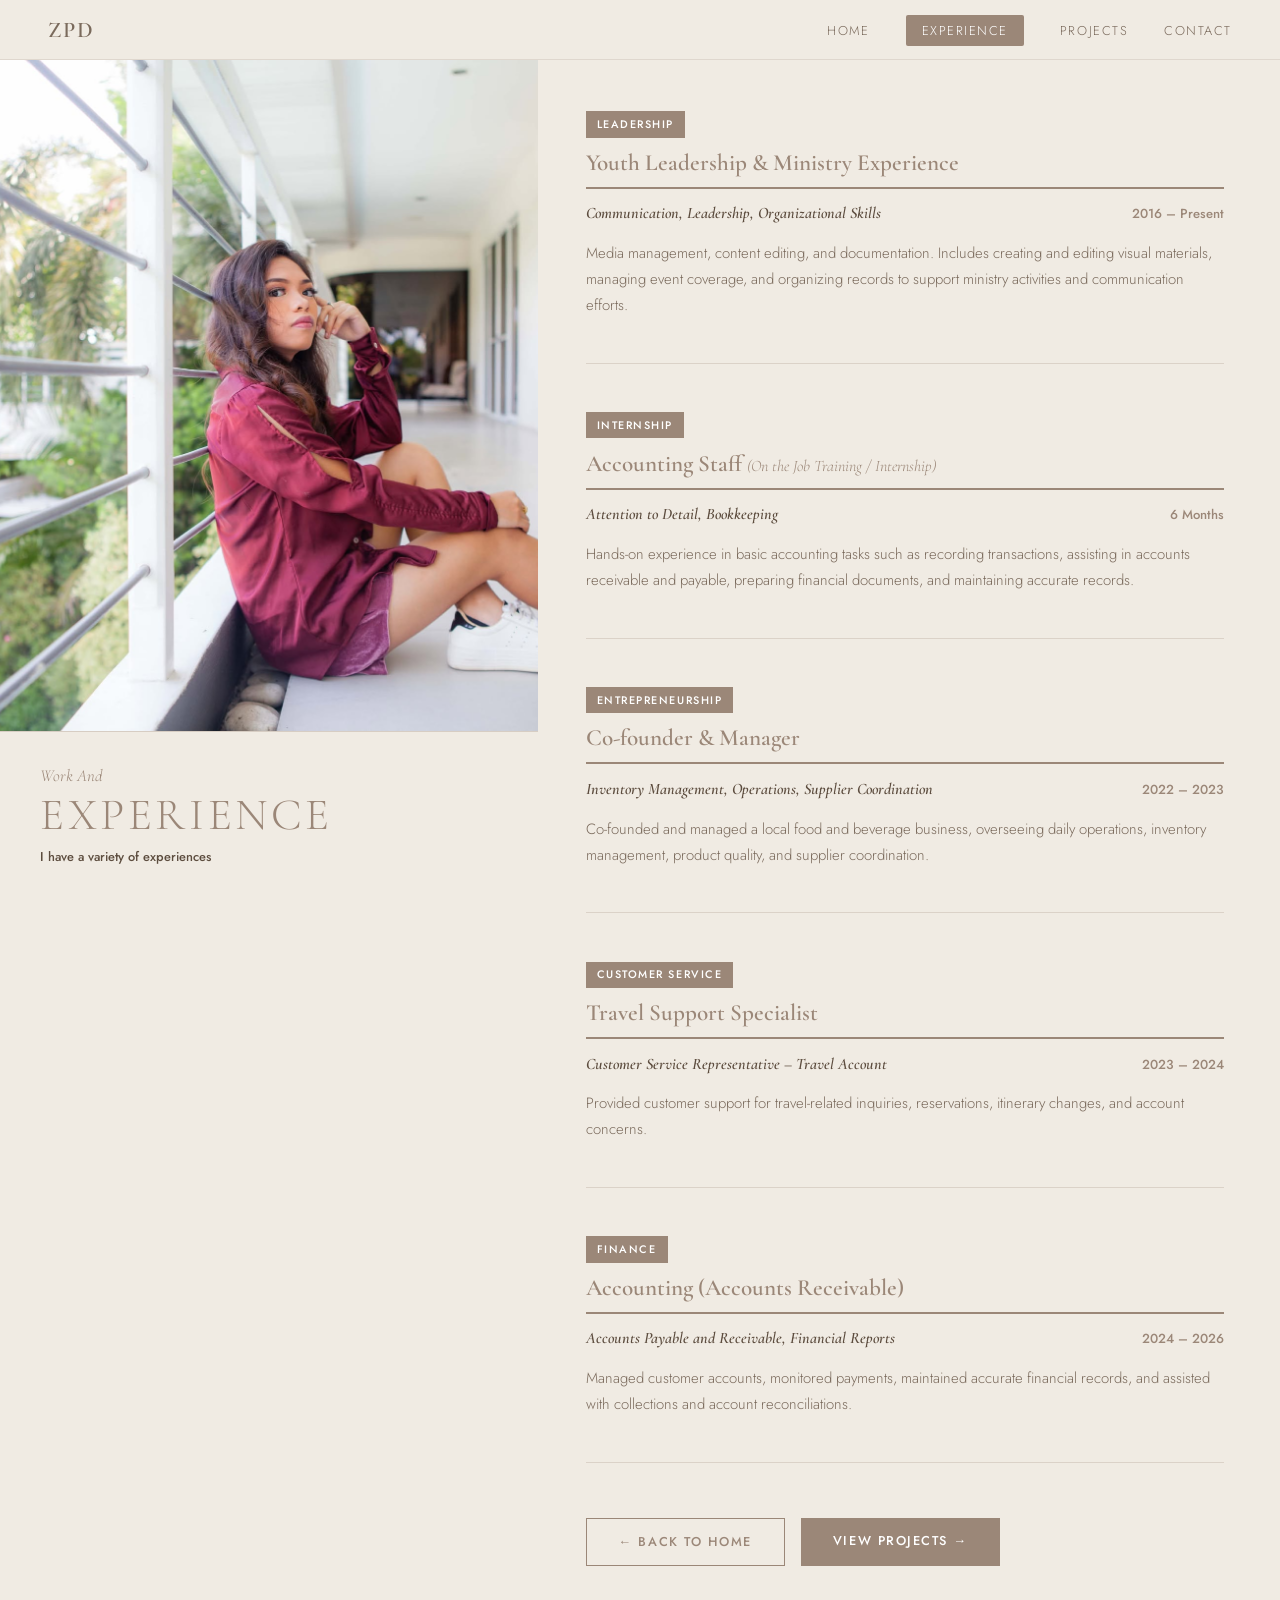
==== experience.html @ 18679733 "partial" ====
<!DOCTYPE html>
<html lang="en">
<head>
  <meta charset="UTF-8" />
  <meta name="viewport" content="width=device-width, initial-scale=1.0"/>
  <title>Experience – ZPD</title>
  <link rel="preconnect" href="https://fonts.googleapis.com"/>
  <link rel="preconnect" href="https://fonts.gstatic.com" crossorigin/>
  <link href="https://fonts.googleapis.com/css2?family=Cormorant+Garamond:ital,wght@0,300;0,400;0,600;1,300;1,400&family=Jost:wght@300;400;500&display=swap" rel="stylesheet"/>
  <link rel="stylesheet" href="style.css"/>
  <link rel="stylesheet" href="experience.css"/>
</head>
<body>

  <!-- NAV — uses exact classes from style.css -->
  <nav class="topnav">
    <div class="topnav-logo">ZPD</div>
    <ul class="topnav-links">
      <li><a href="index.html">Home</a></li>
      <li><a href="experience.html" class="active">Experience</a></li>
      <li><a href="projects.html">Projects</a></li>
      <li><a href="index.html#contact">Contact</a></li>
    </ul>
  </nav>

  <!-- EXPERIENCE PAGE -->
  <div class="exp-page">

    <!-- LEFT: sticky photo + label -->
    <aside class="exp-left">
      <div class="exp-photo-wrap">
        <img src="assets/exp-main.jpg" alt="Zsarina"/>
      </div>
      <div class="exp-label">
        <span class="exp-label-italic">Work And</span>
        <span class="exp-label-big">EXPERIENCE</span>
        <p class="exp-label-sub">I have a variety of experiences</p>
      </div>
    </aside>

    <!-- RIGHT: stacked experience cards -->
    <main class="exp-right">

      <div class="exp-card">
        <span class="exp-tag">Leadership</span>
        <h3 class="exp-title">Youth Leadership &amp; Ministry Experience</h3>
        <div class="exp-divider"></div>
        <div class="exp-meta">
          <em>Communication, Leadership, Organizational Skills</em>
          <span class="exp-date">2016 – Present</span>
        </div>
        <p class="exp-desc">Media management, content editing, and documentation. Includes creating and editing visual materials, managing event coverage, and organizing records to support ministry activities and communication efforts.</p>
      </div>

      <div class="exp-card">
        <span class="exp-tag">Internship</span>
        <h3 class="exp-title">Accounting Staff <span class="exp-title-note">(On the Job Training / Internship)</span></h3>
        <div class="exp-divider"></div>
        <div class="exp-meta">
          <em>Attention to Detail, Bookkeeping</em>
          <span class="exp-date">6 Months</span>
        </div>
        <p class="exp-desc">Hands-on experience in basic accounting tasks such as recording transactions, assisting in accounts receivable and payable, preparing financial documents, and maintaining accurate records.</p>
      </div>

      <div class="exp-card">
        <span class="exp-tag">Entrepreneurship</span>
        <h3 class="exp-title">Co-founder &amp; Manager</h3>
        <div class="exp-divider"></div>
        <div class="exp-meta">
          <em>Inventory Management, Operations, Supplier Coordination</em>
          <span class="exp-date">2022 – 2023</span>
        </div>
        <p class="exp-desc">Co-founded and managed a local food and beverage business, overseeing daily operations, inventory management, product quality, and supplier coordination.</p>
      </div>

      <div class="exp-card">
        <span class="exp-tag">Customer Service</span>
        <h3 class="exp-title">Travel Support Specialist</h3>
        <div class="exp-divider"></div>
        <div class="exp-meta">
          <em>Customer Service Representative – Travel Account</em>
          <span class="exp-date">2023 – 2024</span>
        </div>
        <p class="exp-desc">Provided customer support for travel-related inquiries, reservations, itinerary changes, and account concerns.</p>
      </div>

      <div class="exp-card">
        <span class="exp-tag">Finance</span>
        <h3 class="exp-title">Accounting (Accounts Receivable)</h3>
        <div class="exp-divider"></div>
        <div class="exp-meta">
          <em>Accounts Payable and Receivable, Financial Reports</em>
          <span class="exp-date">2024 – 2026</span>
        </div>
        <p class="exp-desc">Managed customer accounts, monitored payments, maintained accurate financial records, and assisted with collections and account reconciliations.</p>
      </div>

      <div class="exp-nav-btns">
        <a href="index.html" class="btn-primary" style="background:transparent;border:1.5px solid var(--taupe);color:var(--taupe);">← Back to Home</a>
        <a href="projects.html" class="btn-primary">View Projects →</a>
      </div>

    </main>
  </div>

</body>
</html>
---- style.css ----
/* ─── TOKENS ─── */
:root {
  --cream:    #f0ebe3;
  --beige:    #e8e0d5;
  --taupe:    #9b8778;
  --taupe-dk: #7a6a5c;
  --brown:    #5c4c3e;
  --text:     #3a3028;
  --text-lt:  #7a6a5c;
  --white:    #ffffff;
  --font-display: 'Cormorant Garamond', serif;
  --font-body:    'Jost', sans-serif;
}

/* ─── RESET ─── */
*, *::before, *::after { box-sizing: border-box; margin: 0; padding: 0; }
html { scroll-behavior: smooth; }
body {
  background: var(--cream);
  color: var(--text);
  font-family: var(--font-body);
  font-weight: 300;
  font-size: 17px;
  line-height: 1.75;
  overflow-x: hidden;
}
img { display: block; width: 100%; height: 100%; object-fit: cover; }
a { text-decoration: none; color: inherit; }
ul { list-style: none; }

/* ─── TOP NAV ─── */
.topnav {
  position: fixed;
  top: 0; left: 0; right: 0;
  z-index: 100;
  display: flex;
  align-items: center;
  justify-content: space-between;
  padding: 0 48px;
  height: 60px;
  background: rgba(240,235,227,0.92);
  backdrop-filter: blur(8px);
  border-bottom: 1px solid rgba(155,135,120,0.2);
}
.topnav-logo {
  font-family: var(--font-display);
  font-size: 1.4rem;
  font-weight: 600;
  color: var(--taupe-dk);
  letter-spacing: 0.1em;
}
.topnav-links {
  display: flex;
  gap: 36px;
}
.topnav-links a {
  font-size: 0.8rem;
  letter-spacing: 0.12em;
  text-transform: uppercase;
  color: var(--text-lt);
  transition: color 0.2s;
}
.topnav-links a:hover,
.topnav-links a.active {
  color: var(--brown);
}
.topnav-links a.active {
  padding: 6px 16px;
  background: var(--taupe);
  color: var(--white);
  border-radius: 2px;
}

/* ─── SCROLLSPY ─── */
.scrollspy {
  position: fixed;
  right: 28px;
  top: 50%;
  transform: translateY(-50%);
  z-index: 99;
  display: flex;
  flex-direction: column;
  align-items: center;
}
.scrollspy ul {
  display: flex;
  flex-direction: column;
  gap: 14px;
  align-items: center;
}
.scrollspy li {
  position: relative;
}
.spy-dot {
  display: block;
  width: 8px;
  height: 8px;
  border-radius: 50%;
  background: rgba(155,135,120,0.35);
  border: 1.5px solid var(--taupe);
  transition: background 0.25s, transform 0.25s;
  cursor: pointer;
}
.spy-dot:hover,
.spy-dot.active {
  background: var(--taupe);
  transform: scale(1.4);
}
/* tooltip label */
.spy-dot::after {
  content: attr(data-label);
  position: absolute;
  right: 18px;
  top: 50%;
  transform: translateY(-50%);
  white-space: nowrap;
  font-family: var(--font-body);
  font-size: 0.7rem;
  letter-spacing: 0.08em;
  color: var(--taupe-dk);
  background: rgba(240,235,227,0.95);
  padding: 3px 10px;
  border-radius: 2px;
  border: 1px solid rgba(155,135,120,0.25);
  opacity: 0;
  pointer-events: none;
  transition: opacity 0.2s;
}
.scrollspy li:hover .spy-dot::after {
  opacity: 1;
}

/* ─── SECTION BASE ─── */
.section {
  min-height: 100vh;
  padding: 100px 80px 80px;
  display: flex;
  align-items: center;
  gap: 60px;
}

/* ─── TYPE ─── */
.eyebrow {
  font-family: var(--font-display);
  font-size: 1rem;
  font-style: italic;
  color: var(--taupe);
  letter-spacing: 0.06em;
  margin-bottom: 6px;
}
.display {
  font-family: var(--font-display);
  font-size: clamp(3.5rem, 8vw, 7rem);
  font-weight: 300;
  color: var(--taupe);
  line-height: 0.95;
  letter-spacing: -0.01em;
  margin-bottom: 24px;
}
.display-md {
  font-family: var(--font-display);
  font-size: clamp(2rem, 5vw, 4rem);
  font-weight: 300;
  color: var(--taupe);
  line-height: 1;
  letter-spacing: 0.04em;
  margin-bottom: 28px;
  text-transform: uppercase;
}
.subheading {
  font-family: var(--font-body);
  font-size: 1rem;
  font-weight: 500;
  color: var(--text);
  margin-bottom: 14px;
}
p { color: var(--text-lt); margin-bottom: 14px; font-size: 1rem; }

/* ─── BUTTON ─── */
.btn-primary {
  display: inline-block;
  margin-top: 10px;
  padding: 12px 32px;
  background: var(--taupe);
  color: var(--white);
  font-family: var(--font-body);
  font-size: 0.8rem;
  font-weight: 500;
  letter-spacing: 0.12em;
  text-transform: uppercase;
  border: none;
  cursor: pointer;
  transition: background 0.2s;
}
.btn-primary:hover { background: var(--taupe-dk); }

/* ─── HERO ─── */
.hero {
  gap: 0;
  padding-top: 120px;
}
.hero-text {
  flex: 1;
  padding-right: 40px;
}
.hero-text .eyebrow {
  font-style: italic;
  font-size: 1rem;
  color: var(--text-lt);
  margin-bottom: 10px;
}
.hero-sub {
  max-width: 440px;
  margin-bottom: 28px;
  font-size: 1.05rem;
}
.hero-photo {
  flex: 1;
  max-width: 50%;
  height: 70vh;
  position: relative;
}
.photo-frame {
  width: 100%;
  height: 100%;
  position: relative;
  overflow: hidden;
}
.photo-frame img {
  width: 100%;
  height: 100%;
  object-fit: cover;
  min-height: 300px;
  background: #c9b99a;
}
.photo-label {
  position: absolute;
  bottom: 0; right: 0;
  background: var(--taupe);
  color: var(--white);
  padding: 18px 28px;
  text-align: right;
}
.photo-label span {
  display: block;
  font-size: 0.75rem;
  letter-spacing: 0.1em;
  margin-bottom: 4px;
  opacity: 0.85;
}
.photo-label strong {
  font-family: var(--font-display);
  font-size: 1.4rem;
  font-weight: 400;
  font-style: italic;
}

/* ─── ABOUT ─── */
.about { gap: 70px; }
.about-photo {
  flex: 0 0 420px;
  height: 540px;
  position: relative;
}
.about-photo img {
  width: 100%;
  height: 100%;
  object-fit: cover;
  min-height: 300px;
  background: #d4c5b2;
}
.briefcase-badge {
  position: absolute;
  bottom: 24px; left: -18px;
  width: 54px; height: 54px;
  background: var(--taupe);
  display: flex; align-items: center; justify-content: center;
  font-size: 1.4rem;
}
.about-text { flex: 1; }
.goal-box {
  background: var(--taupe);
  color: var(--white);
  padding: 20px 24px;
  margin-top: 20px;
}
.goal-box p { color: var(--white); margin: 0; font-size: 0.9rem; }

/* ─── VISION ─── */
.vision { align-items: flex-start; gap: 60px; }
.vision-left { flex: 1; padding-top: 20px; }
.vm-block { margin-bottom: 28px; }
.vm-block h4 {
  font-family: var(--font-body);
  font-weight: 500;
  font-size: 0.9rem;
  color: var(--brown);
  margin-bottom: 8px;
}
.mission-list { padding-left: 0; }
.mission-list li {
  padding: 6px 0 6px 20px;
  position: relative;
  color: var(--text-lt);
  font-size: 0.9rem;
}
.mission-list li::before {
  content: '';
  position: absolute;
  left: 0; top: 16px;
  width: 10px; height: 10px;
  background: var(--taupe);
  border-radius: 1px;
}
.vision-right {
  flex: 0 0 380px;
  display: flex;
  flex-direction: column;
  gap: 16px;
  height: 80vh;
}
.vision-img-top, .vision-img-bot {
  flex: 1;
  overflow: hidden;
}
.vision-img-top img, .vision-img-bot img { min-height: 150px; background: #c9b99a; }

/* ─── EDUCATION ─── */
.education { align-items: flex-start; gap: 0; padding-left: 0; }
.edu-photos {
  flex: 0 0 280px;
  height: 80vh;
  display: flex;
  flex-direction: column;
  gap: 0;
}
.edu-photos img { flex: 1; min-height: 150px; }
.edu-content { flex: 1; padding: 0 60px; }
.timeline { margin-top: 10px; }
.timeline-line {
  display: flex;
  justify-content: space-between;
  padding: 0 4px;
  margin-bottom: 8px;
}
.tl-year {
  font-family: var(--font-body);
  font-size: 0.75rem;
  color: var(--text-lt);
  letter-spacing: 0.06em;
}
.tl-bar {
  display: flex;
  align-items: center;
  gap: 0;
  margin-bottom: 32px;
  position: relative;
}
.tl-bar::before {
  content: '';
  position: absolute;
  left: 0; right: 0; top: 50%;
  height: 2px;
  background: var(--taupe);
  transform: translateY(-50%);
}
.tl-dot {
  width: 12px; height: 12px;
  background: var(--taupe);
  border-radius: 1px;
  flex-shrink: 0;
  position: relative;
  z-index: 1;
}
.tl-dot:nth-child(2) { margin: 0 auto; }
.edu-cards { display: grid; grid-template-columns: 1fr 1fr; gap: 40px; }
.edu-card h4 {
  font-family: var(--font-display);
  font-style: italic;
  font-size: 1.05rem;
  font-weight: 600;
  color: var(--brown);
  margin-bottom: 4px;
}
.edu-course {
  font-style: italic;
  font-size: 0.85rem;
  color: var(--taupe-dk);
  margin-bottom: 6px;
}

/* ─── SKILLS ─── */
.skills { flex-direction: column; align-items: flex-start; gap: 40px; }
.skills-header { }
.skills-grid {
  display: grid;
  grid-template-columns: repeat(3, 1fr);
  gap: 2px;
  width: 100%;
}
.skill-card {
  background: var(--beige);
  padding: 36px 28px;
  display: flex;
  gap: 20px;
  align-items: flex-start;
  transition: background 0.2s;
}
.skill-card:hover { background: var(--taupe); }
.skill-card:hover h4,
.skill-card:hover p { color: var(--white); }
.skill-num {
  font-family: var(--font-display);
  font-size: 2.5rem;
  font-weight: 300;
  color: var(--taupe);
  line-height: 1;
  flex-shrink: 0;
  transition: color 0.2s;
}
.skill-card:hover .skill-num { color: rgba(255,255,255,0.4); }
.skill-text h4 {
  font-family: var(--font-body);
  font-weight: 500;
  font-size: 0.85rem;
  color: var(--brown);
  margin-bottom: 8px;
  font-style: italic;
}
.skill-text p { font-size: 0.85rem; margin: 0; }

/* ─── STRENGTHS ─── */
.strengths { gap: 60px; }
.strengths-photos {
  flex: 0 0 280px;
  display: flex;
  flex-direction: column;
  gap: 16px;
  height: 75vh;
}
.strengths-photos img { flex: 1; min-height: 150px; }
.strengths-content { flex: 1; }
.strengths-sub { max-width: 480px; margin-bottom: 32px; }
.strengths-grid {
  display: grid;
  grid-template-columns: 1fr 1fr;
  gap: 28px 40px;
}
.strength-item { display: flex; gap: 12px; align-items: flex-start; }
.strength-icon {
  color: var(--taupe);
  font-size: 1rem;
  flex-shrink: 0;
  margin-top: 2px;
}
.strength-item h5 {
  font-family: var(--font-display);
  font-style: italic;
  font-size: 1rem;
  font-weight: 600;
  color: var(--brown);
  margin-bottom: 4px;
}
.strength-item p { font-size: 0.83rem; margin: 0; }

/* ─── TOOLS ─── */
.tools { flex-direction: column; align-items: center; text-align: center; gap: 40px; }
.tools .eyebrow { text-align: center; }
.tools-groups { display: flex; flex-direction: column; gap: 28px; width: 100%; max-width: 780px; }
.tools-group { }
.tools-label {
  font-size: 0.7rem;
  letter-spacing: 0.15em;
  text-transform: uppercase;
  color: var(--taupe);
  margin-bottom: 12px;
}
.tools-icons {
  display: flex;
  flex-wrap: wrap;
  justify-content: center;
  gap: 18px;
}
.tools-icons img {
  width: 36px; height: 36px;
  object-fit: contain;
  opacity: 0.75;
  transition: opacity 0.2s, transform 0.2s;
  filter: none;
}
.tools-icons img:hover { opacity: 1; transform: scale(1.15); }

/* ─── COMMITMENT ─── */
.commitment { gap: 0; padding: 100px 0 80px; position: relative; }
.commit-photos {
  flex: 0 0 280px;
  display: flex;
  flex-direction: column;
  gap: 0;
  height: 80vh;
}
.commit-photos img { flex: 1; min-height: 150px; }
.commit-text {
  flex: 1;
  padding: 0 60px;
  display: flex;
  flex-direction: column;
  justify-content: center;
}
.commit-text p { max-width: 420px; }
.commit-badge {
  margin-top: 28px;
  display: flex;
  align-items: center;
  gap: 14px;
  background: var(--taupe);
  color: var(--white);
  padding: 16px 24px;
  max-width: 340px;
}
.commit-badge strong {
  font-family: var(--font-display);
  font-style: italic;
  font-size: 1.2rem;
}
.commit-photo-right {
  flex: 0 0 340px;
  height: 80vh;
  overflow: hidden;
}
.commit-photo-right img { min-height: 300px; }

/* ─── CONTACT ─── */
.contact { gap: 0; padding: 0; }
.contact-photo {
  flex: 0 0 50%;
  height: 100vh;
  overflow: hidden;
}
.contact-photo img { height: 100%; min-height: 400px; background: #c9b99a; }
.contact-text {
  flex: 1;
  padding: 80px 60px;
  display: flex;
  flex-direction: column;
  justify-content: center;
}
.contact-info { margin-top: 24px; }
.contact-detail {
  display: flex;
  align-items: center;
  gap: 12px;
  margin-bottom: 14px;
  font-size: 0.95rem;
}
.contact-detail a { color: var(--text-lt); transition: color 0.2s; }
.contact-detail a:hover { color: var(--brown); }
.contact-role {
  margin-top: 28px;
  padding: 16px 0;
  border-top: 1px solid rgba(155,135,120,0.3);
}
.contact-role p {
  font-size: 0.8rem;
  letter-spacing: 0.08em;
  text-transform: uppercase;
  color: var(--taupe);
  margin: 0;
}

/* ─── RESPONSIVE ─── */
@media (max-width: 900px) {
  .section { flex-direction: column; padding: 100px 28px 60px; gap: 36px; }
  .hero { flex-direction: column-reverse; }
  .hero-photo { max-width: 100%; width: 100%; height: 50vh; }
  .about-photo { flex: 0 0 320px; width: 100%; }
  .edu-photos { flex-direction: row; height: 200px; flex: none; width: 100%; }
  .skills-grid { grid-template-columns: 1fr; }
  .strengths-photos { flex-direction: row; height: 200px; flex: none; width: 100%; }
  .strengths-grid { grid-template-columns: 1fr; }
  .commit-photos { flex-direction: row; height: 200px; flex: none; width: 100%; }
  .commit-photo-right { display: none; }
  .contact { flex-direction: column; }
  .contact-photo { flex: none; width: 100%; height: 40vh; }
  .contact-text { padding: 40px 28px; }
  .scrollspy { display: none; }
  .topnav { padding: 0 20px; }
  .vision-right { flex: none; width: 100%; height: 50vh; flex-direction: row; }
  .edu-cards { grid-template-columns: 1fr; }
}
---- experience.css ----
/* ── Experience Page Layout ── */

.exp-page {
  display: grid;
  grid-template-columns: 42% 58%;
  min-height: 100vh;
  padding-top: 60px; /* matches topnav height in style.css */
}

/* ── LEFT: sticky photo + label ── */
.exp-left {
  position: sticky;
  top: 60px;
  height: calc(100vh - 60px);
  display: flex;
  flex-direction: column;
  overflow: hidden;
}

.exp-photo-wrap {
  flex: 1;
  overflow: hidden;
  background: #d5cec6;
}

.exp-photo-wrap img {
  width: 100%;
  height: 100%;
  object-fit: cover;
  object-position: center top;
}

.exp-label {
  padding: 1.8rem 2.5rem 2rem;
  border-top: 1px solid rgba(155,135,120,0.3);
  background: var(--cream);
}

.exp-label-italic {
  display: block;
  font-family: var(--font-display);
  font-style: italic;
  font-size: 1.05rem;
  color: var(--taupe);
  margin-bottom: 0.15rem;
}

.exp-label-big {
  display: block;
  font-family: var(--font-display);
  font-size: 2.8rem;
  font-weight: 300;
  letter-spacing: 0.08em;
  color: var(--taupe);
  line-height: 1;
  margin-bottom: 0.5rem;
}

.exp-label-sub {
  font-family: var(--font-body);
  font-weight: 500;
  font-size: 0.8rem;
  color: var(--brown);
  margin: 0;
}

/* ── RIGHT: cards ── */
.exp-right {
  padding: 3rem 3.5rem 4rem 3rem;
  overflow-y: auto;
}

/* override global p margin so it doesn't fight */
.exp-right p { margin-bottom: 0; }

/* ── CARDS ── */
.exp-card {
  margin-bottom: 2.8rem;
  padding-bottom: 2.8rem;
  border-bottom: 1px solid rgba(155,135,120,0.25);
}

.exp-card:last-of-type {
  border-bottom: none;
  margin-bottom: 1rem;
}

.exp-tag {
  display: inline-block;
  background: var(--taupe);
  color: var(--white);
  font-family: var(--font-body);
  font-size: 0.68rem;
  font-weight: 500;
  letter-spacing: 0.14em;
  text-transform: uppercase;
  padding: 0.22rem 0.7rem;
  margin-bottom: 0.65rem;
}

.exp-title {
  font-family: var(--font-display);
  font-size: 1.45rem;
  font-weight: 600;
  color: var(--taupe);
  margin: 0 0 0.55rem;
  line-height: 1.3;
}

.exp-title-note {
  font-weight: 300;
  font-style: italic;
  font-size: 1rem;
}

.exp-divider {
  height: 2px;
  background: var(--taupe);
  margin-bottom: 0.65rem;
}

.exp-meta {
  display: flex;
  justify-content: space-between;
  align-items: baseline;
  gap: 1rem;
  margin-bottom: 0.8rem;
}

.exp-meta em {
  font-family: var(--font-display);
  font-style: italic;
  font-size: 1rem;
  color: var(--brown);
  font-weight: 600;
}

.exp-date {
  font-family: var(--font-body);
  font-size: 0.82rem;
  font-weight: 500;
  color: var(--taupe);
  white-space: nowrap;
}

.exp-desc {
  font-family: var(--font-body);
  font-size: 0.93rem;
  color: var(--text-lt);
  line-height: 1.75;
}

/* ── NAV BUTTONS ── */
.exp-nav-btns {
  display: flex;
  gap: 1rem;
  margin-top: 2rem;
  flex-wrap: wrap;
}

/* ── RESPONSIVE ── */
@media (max-width: 768px) {
  .exp-page {
    grid-template-columns: 1fr;
  }
  .exp-left {
    position: relative;
    top: 0;
    height: auto;
  }
  .exp-photo-wrap {
    height: 55vw;
  }
  .exp-right {
    padding: 2rem 1.5rem 3rem;
  }
  .exp-meta {
    flex-direction: column;
    gap: 0.2rem;
  }
}
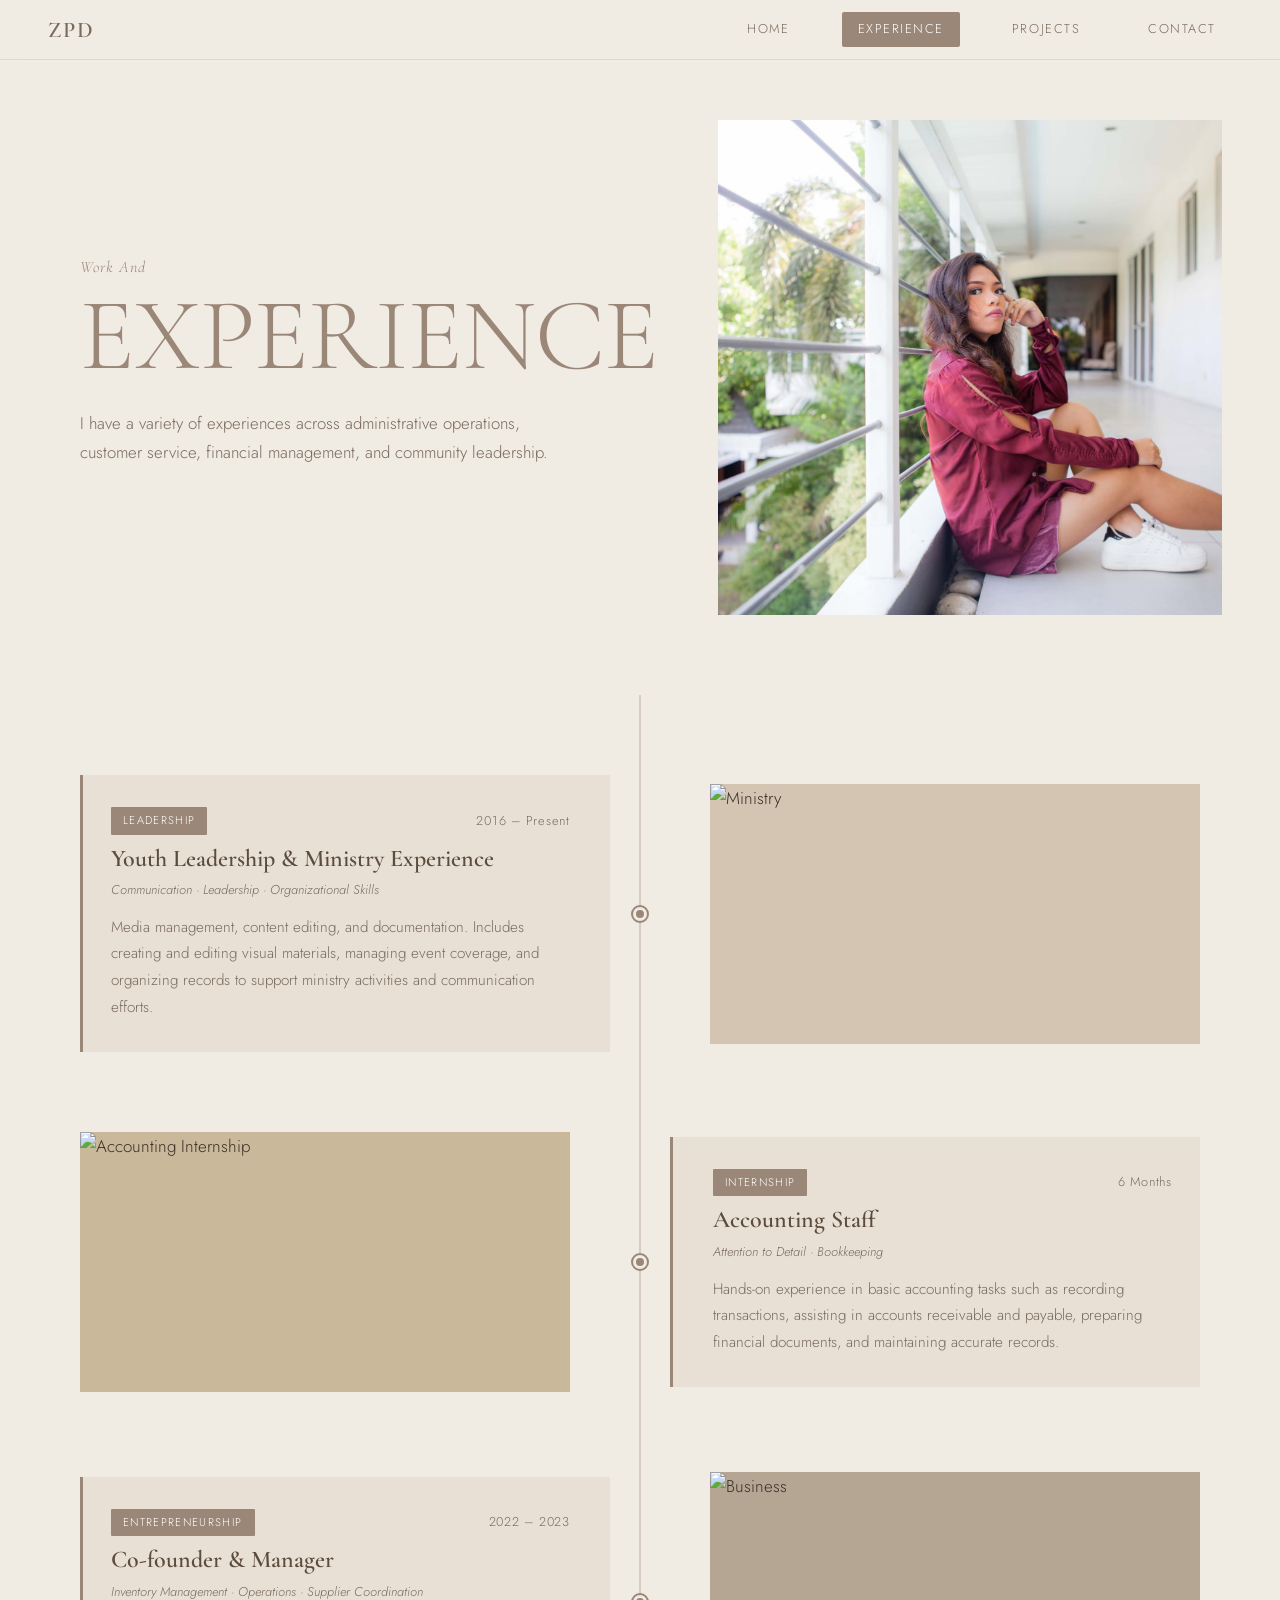
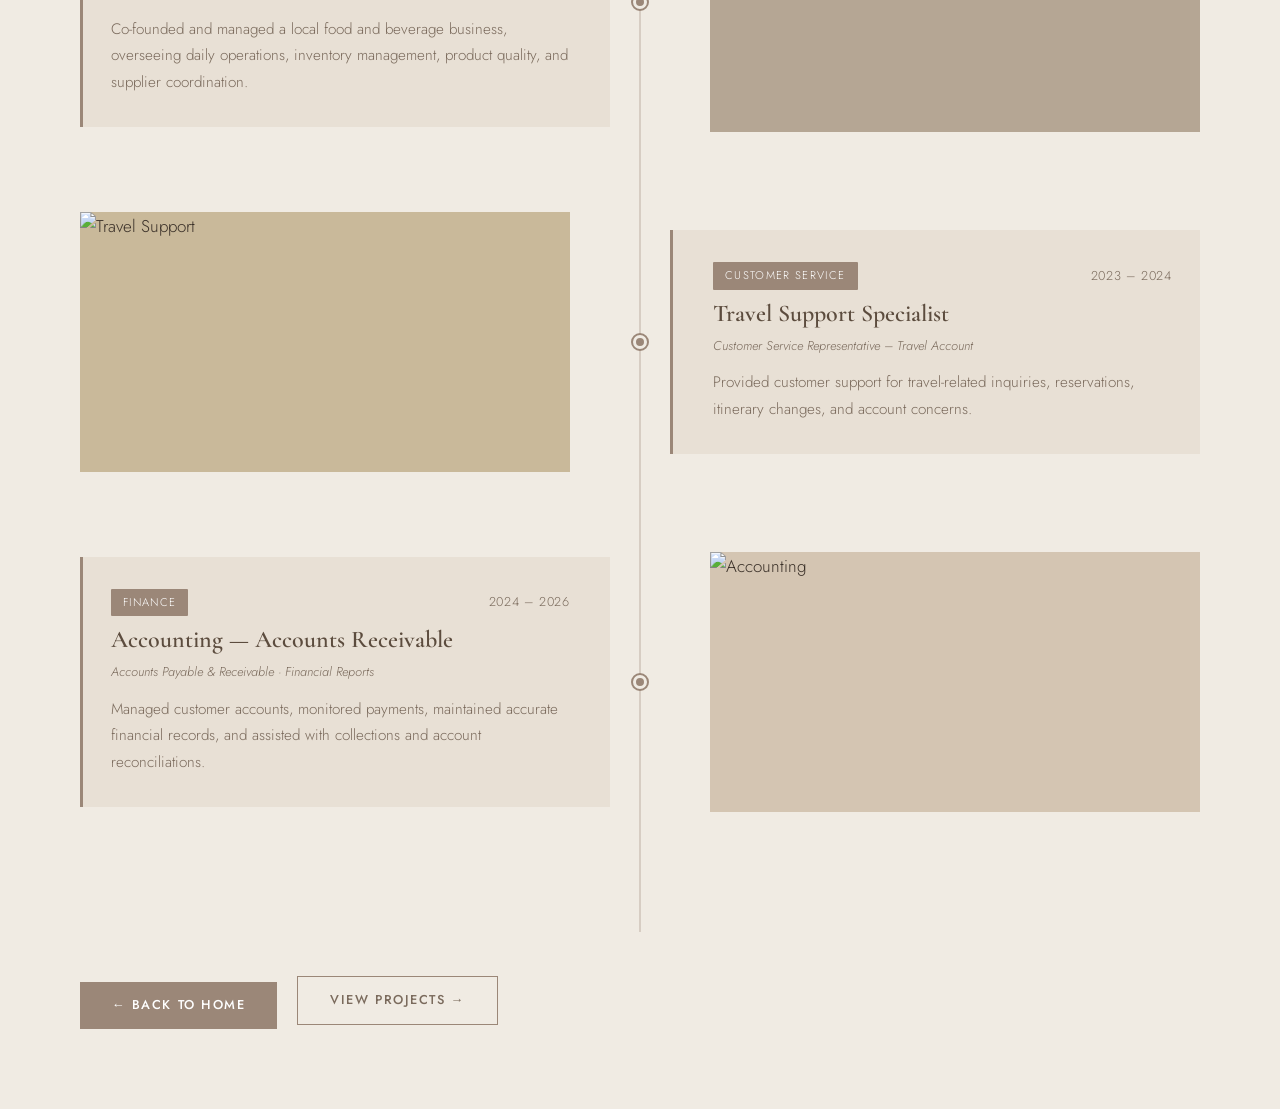
==== commit 2f0f8fbf: "added projcets page" ====
--- a/experience.html
+++ b/experience.html
@@ -3,106 +3,143 @@
 <head>
   <meta charset="UTF-8" />
   <meta name="viewport" content="width=device-width, initial-scale=1.0"/>
-  <title>Experience – ZPD</title>
-  <link rel="preconnect" href="https://fonts.googleapis.com"/>
-  <link rel="preconnect" href="https://fonts.gstatic.com" crossorigin/>
-  <link href="https://fonts.googleapis.com/css2?family=Cormorant+Garamond:ital,wght@0,300;0,400;0,600;1,300;1,400&family=Jost:wght@300;400;500&display=swap" rel="stylesheet"/>
-  <link rel="stylesheet" href="style.css"/>
-  <link rel="stylesheet" href="experience.css"/>
+  <title>Experience | Zsarina Pink Davidon</title>
+  <link rel="preconnect" href="https://fonts.googleapis.com">
+  <link href="https://fonts.googleapis.com/css2?family=Cormorant+Garamond:ital,wght@0,300;0,400;0,600;1,300;1,400&family=Jost:wght@300;400;500&display=swap" rel="stylesheet">
+  <link rel="stylesheet" href="style.css?v=3" />
+  <link rel="stylesheet" href="experience.css" />
 </head>
 <body>
 
-  <!-- NAV — uses exact classes from style.css -->
+  <!-- TOP NAVBAR -->
   <nav class="topnav">
     <div class="topnav-logo">ZPD</div>
-    <ul class="topnav-links">
-      <li><a href="index.html">Home</a></li>
-      <li><a href="experience.html" class="active">Experience</a></li>
-      <li><a href="projects.html">Projects</a></li>
-      <li><a href="index.html#contact">Contact</a></li>
-    </ul>
+    <div class="topnav-links">
+      <a href="index.html">Home</a>
+      <a href="experience.html" class="active">Experience</a>
+      <a href="projects.html">Projects</a>
+      <a href="index.html#contact">Contact</a>
+    </div>
   </nav>
 
-  <!-- EXPERIENCE PAGE -->
-  <div class="exp-page">
+  <!-- PAGE HERO -->
+  <section class="exp-hero">
+    <div class="exp-hero-text">
+      <p class="eyebrow italic">Work And</p>
+      <h1 class="display">EXPERIENCE</h1>
+      <p class="exp-hero-sub">I have a variety of experiences across administrative operations, customer service, financial management, and community leadership.</p>
+    </div>
+    <div class="exp-hero-photo">
+      <img src="assets/exp-hero.jpg" alt="Experience" onerror="this.style.background='#c9b99a';this.removeAttribute('src')" />
+    </div>
+  </section>
 
-    <!-- LEFT: sticky photo + label -->
-    <aside class="exp-left">
-      <div class="exp-photo-wrap">
-        <img src="assets/exp-main.jpg" alt="Zsarina"/>
-      </div>
-      <div class="exp-label">
-        <span class="exp-label-italic">Work And</span>
-        <span class="exp-label-big">EXPERIENCE</span>
-        <p class="exp-label-sub">I have a variety of experiences</p>
-      </div>
-    </aside>
+  <!-- TIMELINE -->
+  <section class="exp-timeline">
 
-    <!-- RIGHT: stacked experience cards -->
-    <main class="exp-right">
-
+    <!-- Entry 1 -->
+    <div class="exp-entry left">
       <div class="exp-card">
-        <span class="exp-tag">Leadership</span>
-        <h3 class="exp-title">Youth Leadership &amp; Ministry Experience</h3>
-        <div class="exp-divider"></div>
-        <div class="exp-meta">
-          <em>Communication, Leadership, Organizational Skills</em>
+        <div class="exp-card-header">
+          <span class="exp-tag">Leadership</span>
           <span class="exp-date">2016 – Present</span>
         </div>
+        <h3 class="exp-title">Youth Leadership &amp; Ministry Experience</h3>
+        <p class="exp-skills">Communication · Leadership · Organizational Skills</p>
         <p class="exp-desc">Media management, content editing, and documentation. Includes creating and editing visual materials, managing event coverage, and organizing records to support ministry activities and communication efforts.</p>
       </div>
+      <div class="exp-line-dot">
+        <div class="exp-dot"></div>
+      </div>
+      <div class="exp-photo">
+        <img src="assets/exp1.jpg" alt="Ministry" onerror="this.style.background='#d4c5b2';this.removeAttribute('src')" />
+      </div>
+    </div>
 
+    <!-- Entry 2 -->
+    <div class="exp-entry right">
+      <div class="exp-photo">
+        <img src="assets/exp2.jpg" alt="Accounting Internship" onerror="this.style.background='#c9b99a';this.removeAttribute('src')" />
+      </div>
+      <div class="exp-line-dot">
+        <div class="exp-dot"></div>
+      </div>
       <div class="exp-card">
-        <span class="exp-tag">Internship</span>
-        <h3 class="exp-title">Accounting Staff <span class="exp-title-note">(On the Job Training / Internship)</span></h3>
-        <div class="exp-divider"></div>
-        <div class="exp-meta">
-          <em>Attention to Detail, Bookkeeping</em>
+        <div class="exp-card-header">
+          <span class="exp-tag">Internship</span>
           <span class="exp-date">6 Months</span>
         </div>
+        <h3 class="exp-title">Accounting Staff</h3>
+        <p class="exp-skills">Attention to Detail · Bookkeeping</p>
         <p class="exp-desc">Hands-on experience in basic accounting tasks such as recording transactions, assisting in accounts receivable and payable, preparing financial documents, and maintaining accurate records.</p>
       </div>
+    </div>
 
+    <!-- Entry 3 -->
+    <div class="exp-entry left">
       <div class="exp-card">
-        <span class="exp-tag">Entrepreneurship</span>
-        <h3 class="exp-title">Co-founder &amp; Manager</h3>
-        <div class="exp-divider"></div>
-        <div class="exp-meta">
-          <em>Inventory Management, Operations, Supplier Coordination</em>
+        <div class="exp-card-header">
+          <span class="exp-tag">Entrepreneurship</span>
           <span class="exp-date">2022 – 2023</span>
         </div>
+        <h3 class="exp-title">Co-founder &amp; Manager</h3>
+        <p class="exp-skills">Inventory Management · Operations · Supplier Coordination</p>
         <p class="exp-desc">Co-founded and managed a local food and beverage business, overseeing daily operations, inventory management, product quality, and supplier coordination.</p>
       </div>
+      <div class="exp-line-dot">
+        <div class="exp-dot"></div>
+      </div>
+      <div class="exp-photo">
+        <img src="assets/exp3.jpg" alt="Business" onerror="this.style.background='#b5a694';this.removeAttribute('src')" />
+      </div>
+    </div>
 
+    <!-- Entry 4 -->
+    <div class="exp-entry right">
+      <div class="exp-photo">
+        <img src="assets/exp4.jpg" alt="Travel Support" onerror="this.style.background='#c9b99a';this.removeAttribute('src')" />
+      </div>
+      <div class="exp-line-dot">
+        <div class="exp-dot"></div>
+      </div>
       <div class="exp-card">
-        <span class="exp-tag">Customer Service</span>
-        <h3 class="exp-title">Travel Support Specialist</h3>
-        <div class="exp-divider"></div>
-        <div class="exp-meta">
-          <em>Customer Service Representative – Travel Account</em>
+        <div class="exp-card-header">
+          <span class="exp-tag">Customer Service</span>
           <span class="exp-date">2023 – 2024</span>
         </div>
+        <h3 class="exp-title">Travel Support Specialist</h3>
+        <p class="exp-skills">Customer Service Representative – Travel Account</p>
         <p class="exp-desc">Provided customer support for travel-related inquiries, reservations, itinerary changes, and account concerns.</p>
       </div>
+    </div>
 
+    <!-- Entry 5 -->
+    <div class="exp-entry left">
       <div class="exp-card">
-        <span class="exp-tag">Finance</span>
-        <h3 class="exp-title">Accounting (Accounts Receivable)</h3>
-        <div class="exp-divider"></div>
-        <div class="exp-meta">
-          <em>Accounts Payable and Receivable, Financial Reports</em>
+        <div class="exp-card-header">
+          <span class="exp-tag">Finance</span>
           <span class="exp-date">2024 – 2026</span>
         </div>
+        <h3 class="exp-title">Accounting — Accounts Receivable</h3>
+        <p class="exp-skills">Accounts Payable &amp; Receivable · Financial Reports</p>
         <p class="exp-desc">Managed customer accounts, monitored payments, maintained accurate financial records, and assisted with collections and account reconciliations.</p>
       </div>
+      <div class="exp-line-dot">
+        <div class="exp-dot"></div>
+      </div>
+      <div class="exp-photo">
+        <img src="assets/exp5.jpg" alt="Accounting" onerror="this.style.background='#d4c5b2';this.removeAttribute('src')" />
+      </div>
+    </div>
 
-      <div class="exp-nav-btns">
-        <a href="index.html" class="btn-primary" style="background:transparent;border:1.5px solid var(--taupe);color:var(--taupe);">← Back to Home</a>
-        <a href="projects.html" class="btn-primary">View Projects →</a>
-      </div>
+  </section>
 
-    </main>
-  </div>
+  <!-- BACK TO HOME -->
+  <section class="exp-footer">
+    <a href="index.html" class="btn-primary">← Back to Home</a>
+    <a href="projects.html" class="btn-outline">View Projects →</a>
+  </section>
 
+  <script src="script.js"></script>
 </body>
 </html>
--- a/style.css
+++ b/style.css
@@ -51,6 +51,7 @@
 }
 .topnav-links {
   display: flex;
+  align-items: center;
   gap: 36px;
 }
 .topnav-links a {
@@ -58,76 +59,83 @@
   letter-spacing: 0.12em;
   text-transform: uppercase;
   color: var(--text-lt);
-  transition: color 0.2s;
+  padding: 6px 16px;
+  border-radius: 2px;
+  background: transparent;
+  transition: color 0.2s, background 0.2s;
 }
 .topnav-links a:hover,
 .topnav-links a.active {
   color: var(--brown);
 }
 .topnav-links a.active {
-  padding: 6px 16px;
   background: var(--taupe);
   color: var(--white);
-  border-radius: 2px;
 }
 
 /* ─── SCROLLSPY ─── */
 .scrollspy {
   position: fixed;
-  right: 28px;
+  right: 24px;
   top: 50%;
   transform: translateY(-50%);
   z-index: 99;
   display: flex;
   flex-direction: column;
-  align-items: center;
+  align-items: flex-end;
 }
 .scrollspy ul {
   display: flex;
   flex-direction: column;
-  gap: 14px;
-  align-items: center;
+  gap: 16px;
+  align-items: flex-end;
 }
 .scrollspy li {
-  position: relative;
+  display: flex;
+  justify-content: flex-end;
 }
 .spy-dot {
+  display: flex;
+  align-items: center;
+  gap: 10px;
+  cursor: pointer;
+  text-decoration: none;
+}
+/* label text */
+.spy-dot::before {
+  content: attr(data-label);
+  order: 1;
+  font-family: var(--font-body);
+  font-size: 0.68rem;
+  letter-spacing: 0.06em;
+  text-transform: uppercase;
+  color: var(--taupe-dk);
+  white-space: nowrap;
+  opacity: 0.5;
+  transition: opacity 0.2s, color 0.2s;
+}
+/* dot */
+.spy-dot::after {
+  content: '';
+  order: 2;
   display: block;
   width: 8px;
   height: 8px;
   border-radius: 50%;
   background: rgba(155,135,120,0.35);
   border: 1.5px solid var(--taupe);
+  flex-shrink: 0;
   transition: background 0.25s, transform 0.25s;
-  cursor: pointer;
-}
-.spy-dot:hover,
-.spy-dot.active {
+}
+.spy-dot:hover::before,
+.spy-dot.active::before {
+  opacity: 1;
+  color: var(--brown);
+}
+.spy-dot:hover::after,
+.spy-dot.active::after {
   background: var(--taupe);
   transform: scale(1.4);
-}
-/* tooltip label */
-.spy-dot::after {
-  content: attr(data-label);
-  position: absolute;
-  right: 18px;
-  top: 50%;
-  transform: translateY(-50%);
-  white-space: nowrap;
-  font-family: var(--font-body);
-  font-size: 0.7rem;
-  letter-spacing: 0.08em;
-  color: var(--taupe-dk);
-  background: rgba(240,235,227,0.95);
-  padding: 3px 10px;
-  border-radius: 2px;
-  border: 1px solid rgba(155,135,120,0.25);
-  opacity: 0;
-  pointer-events: none;
-  transition: opacity 0.2s;
-}
-.scrollspy li:hover .spy-dot::after {
-  opacity: 1;
 }
 
 /* ─── SECTION BASE ─── */
--- a/experience.css
+++ b/experience.css
@@ -1,181 +1,219 @@
-/* ── Experience Page Layout ── */
-
-.exp-page {
-  display: grid;
-  grid-template-columns: 42% 58%;
-  min-height: 100vh;
-  padding-top: 60px; /* matches topnav height in style.css */
-}
-
-/* ── LEFT: sticky photo + label ── */
-.exp-left {
-  position: sticky;
-  top: 60px;
-  height: calc(100vh - 60px);
-  display: flex;
-  flex-direction: column;
+/* ─── EXPERIENCE PAGE ─── */
+
+/* PAGE HERO */
+.exp-hero {
+  min-height: 65vh;
+  padding: 120px 80px 80px;
+  display: flex;
+  align-items: center;
+  gap: 60px;
+}
+.exp-hero-text { flex: 1; }
+.exp-hero-sub {
+  max-width: 480px;
+  font-size: 1.05rem;
+  margin-top: 16px;
+  color: var(--text-lt);
+}
+.exp-hero-photo {
+  flex: 0 0 45%;
+  height: 55vh;
   overflow: hidden;
 }
-
-.exp-photo-wrap {
-  flex: 1;
-  overflow: hidden;
-  background: #d5cec6;
-}
-
-.exp-photo-wrap img {
+.exp-hero-photo img {
   width: 100%;
   height: 100%;
   object-fit: cover;
-  object-position: center top;
-}
-
-.exp-label {
-  padding: 1.8rem 2.5rem 2rem;
-  border-top: 1px solid rgba(155,135,120,0.3);
-  background: var(--cream);
-}
-
-.exp-label-italic {
-  display: block;
-  font-family: var(--font-display);
-  font-style: italic;
-  font-size: 1.05rem;
-  color: var(--taupe);
-  margin-bottom: 0.15rem;
-}
-
-.exp-label-big {
-  display: block;
-  font-family: var(--font-display);
-  font-size: 2.8rem;
-  font-weight: 300;
-  letter-spacing: 0.08em;
-  color: var(--taupe);
-  line-height: 1;
-  margin-bottom: 0.5rem;
-}
-
-.exp-label-sub {
-  font-family: var(--font-body);
-  font-weight: 500;
+  min-height: 200px;
+  background: #c9b99a;
+}
+
+/* TIMELINE SECTION */
+.exp-timeline {
+  padding: 40px 80px 80px;
+  display: flex;
+  flex-direction: column;
+  gap: 0;
+  position: relative;
+}
+
+/* vertical center line */
+.exp-timeline::before {
+  content: '';
+  position: absolute;
+  left: 50%;
+  top: 0; bottom: 0;
+  width: 2px;
+  background: var(--taupe);
+  opacity: 0.3;
+  transform: translateX(-50%);
+}
+
+/* ENTRY ROW */
+.exp-entry {
+  display: grid;
+  grid-template-columns: 1fr 60px 1fr;
+  align-items: center;
+  gap: 0;
+  padding: 40px 0;
+  position: relative;
+}
+
+/* dot column */
+.exp-line-dot {
+  display: flex;
+  justify-content: center;
+  align-items: center;
+  position: relative;
+  z-index: 2;
+}
+.exp-dot {
+  width: 14px;
+  height: 14px;
+  border-radius: 50%;
+  background: var(--taupe);
+  border: 3px solid var(--cream);
+  outline: 2px solid var(--taupe);
+  flex-shrink: 0;
+}
+
+/* left-aligned card */
+.exp-entry.left .exp-card  { grid-column: 1; padding-right: 40px; }
+.exp-entry.left .exp-line-dot { grid-column: 2; }
+.exp-entry.left .exp-photo { grid-column: 3; padding-left: 40px; }
+
+/* right-aligned card */
+.exp-entry.right .exp-photo { grid-column: 1; padding-right: 40px; }
+.exp-entry.right .exp-line-dot { grid-column: 2; }
+.exp-entry.right .exp-card  { grid-column: 3; padding-left: 40px; }
+
+/* CARD */
+.exp-card {
+  background: var(--beige);
+  padding: 32px 28px;
+  border-left: 3px solid var(--taupe);
+  transition: border-color 0.2s, box-shadow 0.2s;
+}
+.exp-card:hover {
+  border-color: var(--brown);
+  box-shadow: 0 4px 24px rgba(92,76,62,0.08);
+}
+.exp-card-header {
+  display: flex;
+  justify-content: space-between;
+  align-items: center;
+  margin-bottom: 10px;
+}
+.exp-tag {
+  font-size: 0.7rem;
+  letter-spacing: 0.12em;
+  text-transform: uppercase;
+  background: var(--taupe);
+  color: var(--white);
+  padding: 4px 12px;
+  border-radius: 1px;
+}
+.exp-date {
   font-size: 0.8rem;
-  color: var(--brown);
-  margin: 0;
-}
-
-/* ── RIGHT: cards ── */
-.exp-right {
-  padding: 3rem 3.5rem 4rem 3rem;
-  overflow-y: auto;
-}
-
-/* override global p margin so it doesn't fight */
-.exp-right p { margin-bottom: 0; }
-
-/* ── CARDS ── */
-.exp-card {
-  margin-bottom: 2.8rem;
-  padding-bottom: 2.8rem;
-  border-bottom: 1px solid rgba(155,135,120,0.25);
-}
-
-.exp-card:last-of-type {
-  border-bottom: none;
-  margin-bottom: 1rem;
-}
-
-.exp-tag {
-  display: inline-block;
-  background: var(--taupe);
-  color: var(--white);
-  font-family: var(--font-body);
-  font-size: 0.68rem;
-  font-weight: 500;
-  letter-spacing: 0.14em;
-  text-transform: uppercase;
-  padding: 0.22rem 0.7rem;
-  margin-bottom: 0.65rem;
-}
-
+  color: var(--text-lt);
+  letter-spacing: 0.06em;
+}
 .exp-title {
   font-family: var(--font-display);
-  font-size: 1.45rem;
+  font-size: 1.5rem;
   font-weight: 600;
-  color: var(--taupe);
-  margin: 0 0 0.55rem;
-  line-height: 1.3;
-}
-
-.exp-title-note {
-  font-weight: 300;
+  color: var(--brown);
+  margin-bottom: 6px;
+  line-height: 1.2;
+}
+.exp-skills {
+  font-size: 0.8rem;
   font-style: italic;
-  font-size: 1rem;
-}
-
-.exp-divider {
-  height: 2px;
-  background: var(--taupe);
-  margin-bottom: 0.65rem;
-}
-
-.exp-meta {
-  display: flex;
-  justify-content: space-between;
-  align-items: baseline;
-  gap: 1rem;
-  margin-bottom: 0.8rem;
-}
-
-.exp-meta em {
-  font-family: var(--font-display);
-  font-style: italic;
-  font-size: 1rem;
-  color: var(--brown);
-  font-weight: 600;
-}
-
-.exp-date {
-  font-family: var(--font-body);
-  font-size: 0.82rem;
-  font-weight: 500;
-  color: var(--taupe);
-  white-space: nowrap;
-}
-
+  color: var(--taupe-dk);
+  margin-bottom: 12px;
+}
 .exp-desc {
-  font-family: var(--font-body);
-  font-size: 0.93rem;
+  font-size: 0.95rem;
   color: var(--text-lt);
   line-height: 1.75;
-}
-
-/* ── NAV BUTTONS ── */
-.exp-nav-btns {
-  display: flex;
-  gap: 1rem;
-  margin-top: 2rem;
-  flex-wrap: wrap;
-}
-
-/* ── RESPONSIVE ── */
-@media (max-width: 768px) {
-  .exp-page {
+  margin: 0;
+}
+
+/* PHOTO */
+.exp-photo {
+  height: 260px;
+  overflow: hidden;
+}
+.exp-photo img {
+  width: 100%;
+  height: 100%;
+  object-fit: cover;
+  min-height: 200px;
+}
+
+/* FOOTER BUTTONS */
+.exp-footer {
+  padding: 40px 80px 80px;
+  display: flex;
+  gap: 20px;
+  align-items: center;
+}
+.btn-outline {
+  display: inline-block;
+  padding: 12px 32px;
+  border: 1.5px solid var(--taupe);
+  color: var(--taupe-dk);
+  font-family: var(--font-body);
+  font-size: 0.8rem;
+  font-weight: 500;
+  letter-spacing: 0.12em;
+  text-transform: uppercase;
+  transition: background 0.2s, color 0.2s;
+}
+.btn-outline:hover {
+  background: var(--taupe);
+  color: var(--white);
+}
+
+/* RESPONSIVE */
+@media (max-width: 900px) {
+  .exp-hero {
+    flex-direction: column-reverse;
+    padding: 100px 28px 60px;
+  }
+  .exp-hero-photo {
+    flex: none;
+    width: 100%;
+    height: 40vh;
+  }
+  .exp-timeline {
+    padding: 20px 28px 60px;
+  }
+  .exp-timeline::before { display: none; }
+  .exp-entry {
     grid-template-columns: 1fr;
-  }
-  .exp-left {
-    position: relative;
-    top: 0;
-    height: auto;
-  }
-  .exp-photo-wrap {
-    height: 55vw;
-  }
-  .exp-right {
-    padding: 2rem 1.5rem 3rem;
-  }
-  .exp-meta {
+    gap: 16px;
+    padding: 24px 0;
+  }
+  .exp-entry.left .exp-card,
+  .exp-entry.right .exp-card {
+    grid-column: 1;
+    grid-row: 2;
+    padding: 0;
+    border-left: 3px solid var(--taupe);
+    padding-left: 16px;
+  }
+  .exp-entry.left .exp-photo,
+  .exp-entry.right .exp-photo {
+    grid-column: 1;
+    grid-row: 1;
+    padding: 0;
+    height: 200px;
+  }
+  .exp-line-dot { display: none; }
+  .exp-footer {
+    padding: 20px 28px 60px;
     flex-direction: column;
-    gap: 0.2rem;
+    align-items: flex-start;
   }
 }
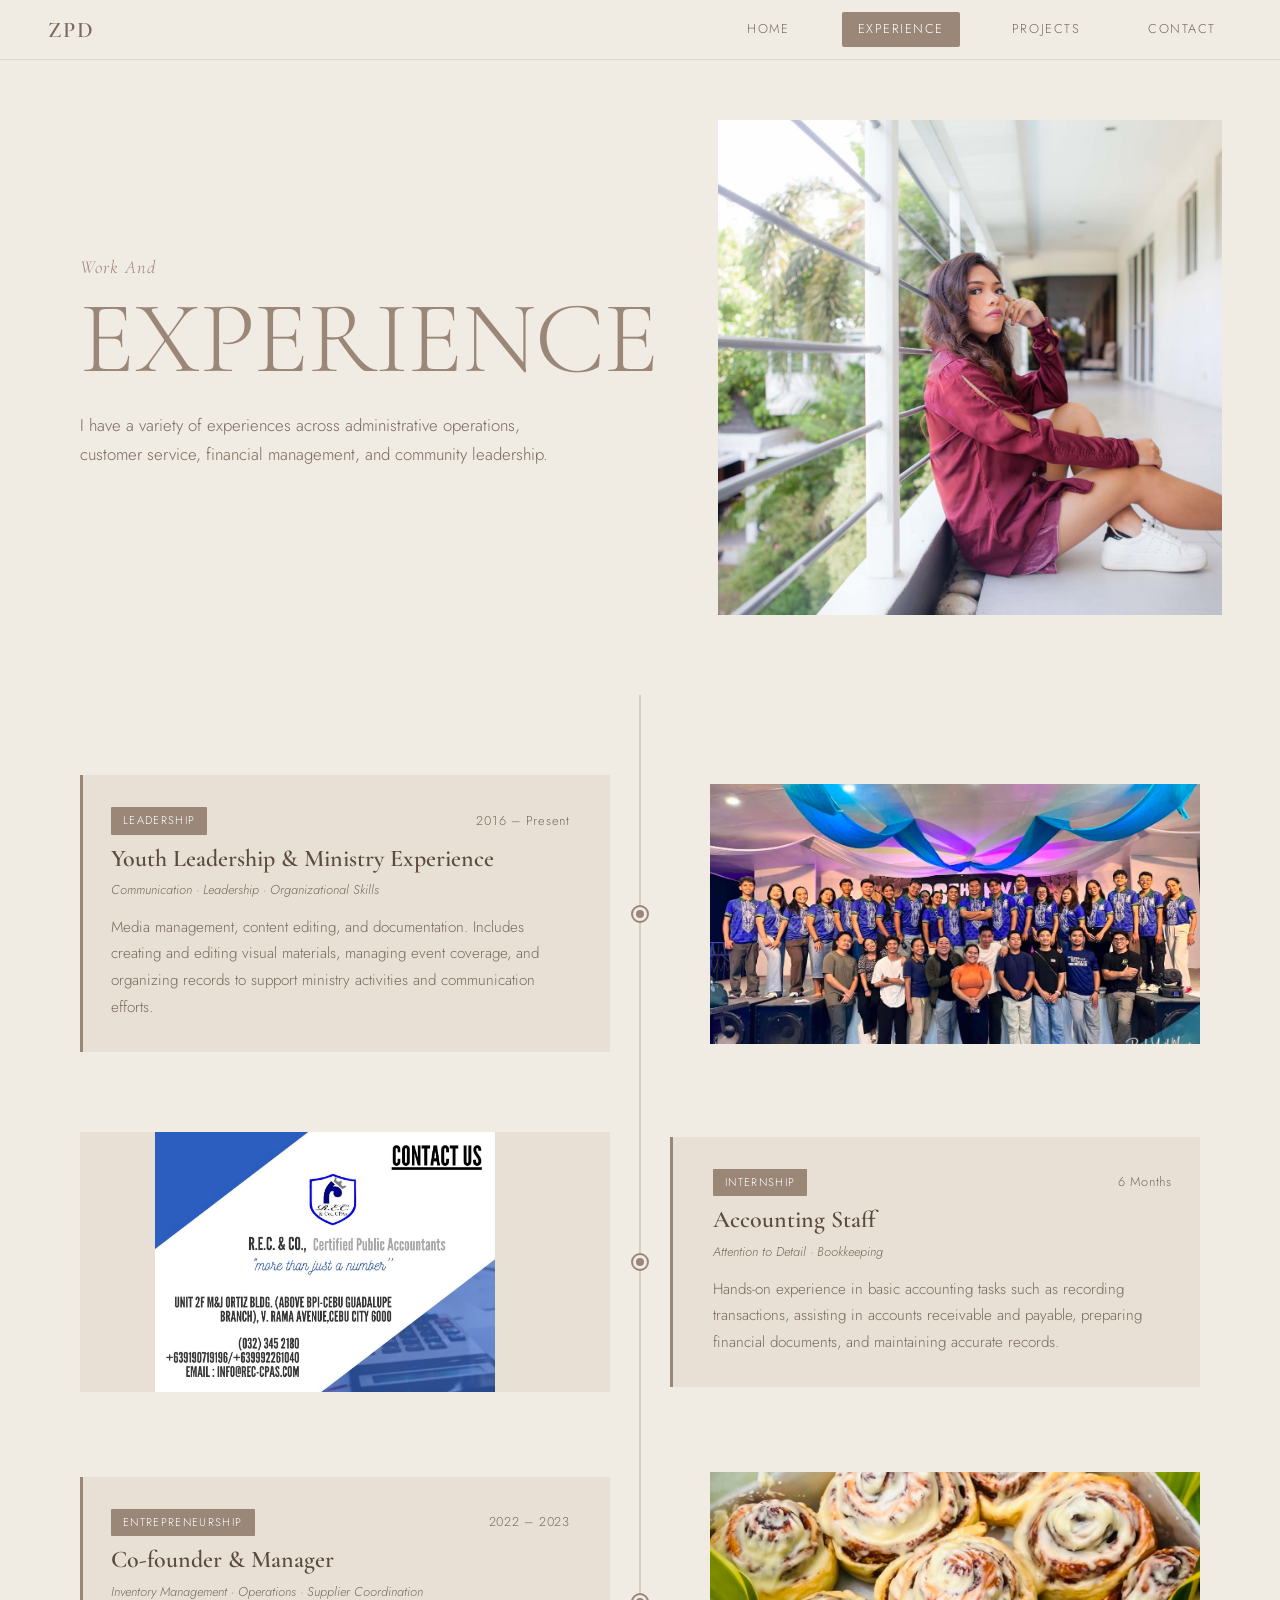
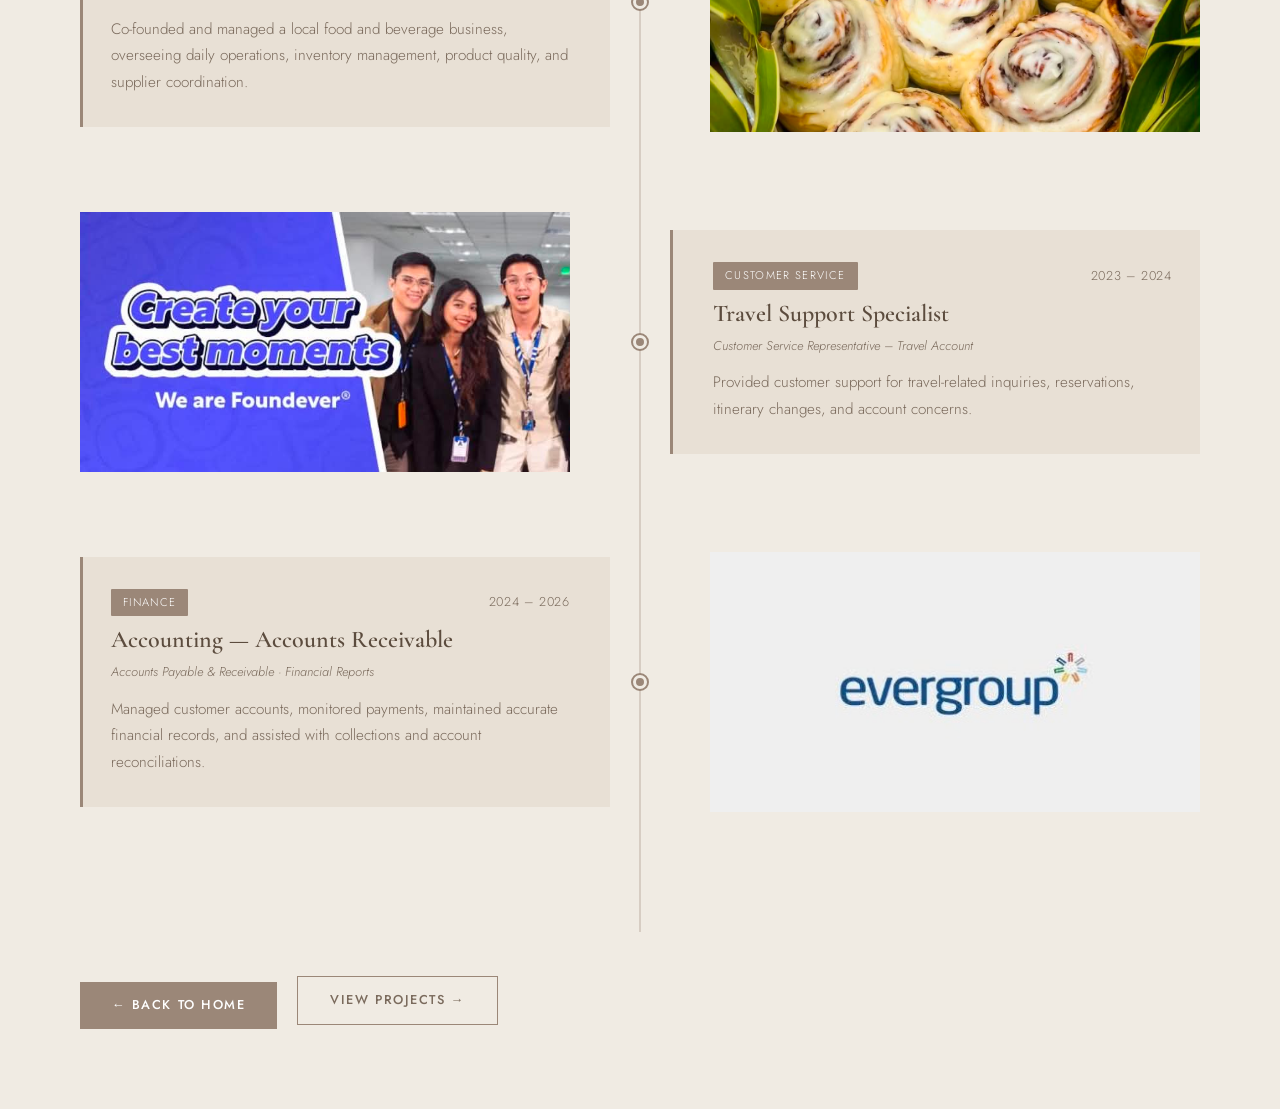
==== commit d76d913c: "tools images and adjustments" ====
--- a/experience.html
+++ b/experience.html
@@ -58,7 +58,7 @@
 
     <!-- Entry 2 -->
     <div class="exp-entry right">
-      <div class="exp-photo">
+      <div class="exp-photo exp-photo-fit">
         <img src="assets/exp2.jpg" alt="Accounting Internship" onerror="this.style.background='#c9b99a';this.removeAttribute('src')" />
       </div>
       <div class="exp-line-dot">
--- a/style.css
+++ b/style.css
@@ -20,7 +20,7 @@
   color: var(--text);
   font-family: var(--font-body);
   font-weight: 300;
-  font-size: 17px;
+  font-size: 19px;
   line-height: 1.75;
   overflow-x: hidden;
 }
@@ -141,7 +141,7 @@
 /* ─── SECTION BASE ─── */
 .section {
   min-height: 100vh;
-  padding: 100px 80px 80px;
+  padding: 100px 110px 80px;
   display: flex;
   align-items: center;
   gap: 60px;
@@ -150,7 +150,7 @@
 /* ─── TYPE ─── */
 .eyebrow {
   font-family: var(--font-display);
-  font-size: 1rem;
+  font-size: 1.15rem;
   font-style: italic;
   color: var(--taupe);
   letter-spacing: 0.06em;
@@ -167,7 +167,7 @@
 }
 .display-md {
   font-family: var(--font-display);
-  font-size: clamp(2rem, 5vw, 4rem);
+  font-size: clamp(2.4rem, 5.5vw, 4.4rem);
   font-weight: 300;
   color: var(--taupe);
   line-height: 1;
@@ -177,12 +177,12 @@
 }
 .subheading {
   font-family: var(--font-body);
-  font-size: 1rem;
+  font-size: 1.2rem;
   font-weight: 500;
   color: var(--text);
   margin-bottom: 14px;
 }
-p { color: var(--text-lt); margin-bottom: 14px; font-size: 1rem; }
+p { color: var(--text-lt); margin-bottom: 14px; font-size: 1.1rem; }
 
 /* ─── BUTTON ─── */
 .btn-primary {
@@ -204,28 +204,28 @@
 
 /* ─── HERO ─── */
 .hero {
-  gap: 0;
+  gap: 40px;
   padding-top: 120px;
 }
 .hero-text {
-  flex: 1;
+  flex: 1.2;
   padding-right: 40px;
 }
 .hero-text .eyebrow {
   font-style: italic;
-  font-size: 1rem;
+  font-size: 1.1rem;
   color: var(--text-lt);
   margin-bottom: 10px;
 }
 .hero-sub {
-  max-width: 440px;
+  max-width: 480px;
   margin-bottom: 28px;
-  font-size: 1.05rem;
+  font-size: 1.15rem;
 }
 .hero-photo {
-  flex: 1;
-  max-width: 50%;
-  height: 70vh;
+  flex: 0.8;
+  max-width: 40%;
+  height: 56vh;
   position: relative;
 }
 .photo-frame {
@@ -251,14 +251,14 @@
 }
 .photo-label span {
   display: block;
-  font-size: 0.75rem;
+  font-size: 0.85rem;
   letter-spacing: 0.1em;
   margin-bottom: 4px;
   opacity: 0.85;
 }
 .photo-label strong {
   font-family: var(--font-display);
-  font-size: 1.4rem;
+  font-size: 1.6rem;
   font-weight: 400;
   font-style: italic;
 }
@@ -266,8 +266,8 @@
 /* ─── ABOUT ─── */
 .about { gap: 70px; }
 .about-photo {
-  flex: 0 0 420px;
-  height: 540px;
+  flex: 0 0 360px;
+  height: 460px;
   position: relative;
 }
 .about-photo img {
@@ -285,23 +285,23 @@
   display: flex; align-items: center; justify-content: center;
   font-size: 1.4rem;
 }
-.about-text { flex: 1; }
+.about-text { flex: 1.3; }
 .goal-box {
   background: var(--taupe);
   color: var(--white);
   padding: 20px 24px;
   margin-top: 20px;
 }
-.goal-box p { color: var(--white); margin: 0; font-size: 0.9rem; }
+.goal-box p { color: var(--white); margin: 0; font-size: 1rem; }
 
 /* ─── VISION ─── */
 .vision { align-items: flex-start; gap: 60px; }
-.vision-left { flex: 1; padding-top: 20px; }
+.vision-left { flex: 1.3; padding-top: 20px; }
 .vm-block { margin-bottom: 28px; }
 .vm-block h4 {
   font-family: var(--font-body);
   font-weight: 500;
-  font-size: 0.9rem;
+  font-size: 1.05rem;
   color: var(--brown);
   margin-bottom: 8px;
 }
@@ -310,7 +310,7 @@
   padding: 6px 0 6px 20px;
   position: relative;
   color: var(--text-lt);
-  font-size: 0.9rem;
+  font-size: 1rem;
 }
 .mission-list li::before {
   content: '';
@@ -321,11 +321,11 @@
   border-radius: 1px;
 }
 .vision-right {
-  flex: 0 0 380px;
+  flex: 0 0 320px;
   display: flex;
   flex-direction: column;
   gap: 16px;
-  height: 80vh;
+  height: 65vh;
 }
 .vision-img-top, .vision-img-bot {
   flex: 1;
@@ -334,16 +334,17 @@
 .vision-img-top img, .vision-img-bot img { min-height: 150px; background: #c9b99a; }
 
 /* ─── EDUCATION ─── */
-.education { align-items: flex-start; gap: 0; padding-left: 0; }
+.education { align-items: flex-start; gap: 36px; padding-left: 40px; }
 .edu-photos {
-  flex: 0 0 280px;
-  height: 80vh;
+  flex: 0 0 220px;
+  height: 65vh;
   display: flex;
   flex-direction: column;
   gap: 0;
 }
 .edu-photos img { flex: 1; min-height: 150px; }
-.edu-content { flex: 1; padding: 0 60px; }
+.edu-photos-right { flex: 0 0 220px; }
+.edu-content { flex: 1; padding: 0 0; min-width: 0; }
 .timeline { margin-top: 10px; }
 .timeline-line {
   display: flex;
@@ -353,7 +354,7 @@
 }
 .tl-year {
   font-family: var(--font-body);
-  font-size: 0.75rem;
+  font-size: 0.85rem;
   color: var(--text-lt);
   letter-spacing: 0.06em;
 }
@@ -385,14 +386,14 @@
 .edu-card h4 {
   font-family: var(--font-display);
   font-style: italic;
-  font-size: 1.05rem;
+  font-size: 1.25rem;
   font-weight: 600;
   color: var(--brown);
   margin-bottom: 4px;
 }
 .edu-course {
   font-style: italic;
-  font-size: 0.85rem;
+  font-size: 1rem;
   color: var(--taupe-dk);
   margin-bottom: 6px;
 }
@@ -419,7 +420,7 @@
 .skill-card:hover p { color: var(--white); }
 .skill-num {
   font-family: var(--font-display);
-  font-size: 2.5rem;
+  font-size: 2.8rem;
   font-weight: 300;
   color: var(--taupe);
   line-height: 1;
@@ -430,25 +431,25 @@
 .skill-text h4 {
   font-family: var(--font-body);
   font-weight: 500;
-  font-size: 0.85rem;
+  font-size: 1rem;
   color: var(--brown);
   margin-bottom: 8px;
   font-style: italic;
 }
-.skill-text p { font-size: 0.85rem; margin: 0; }
+.skill-text p { font-size: 0.95rem; margin: 0; }
 
 /* ─── STRENGTHS ─── */
 .strengths { gap: 60px; }
 .strengths-photos {
-  flex: 0 0 280px;
+  flex: 0 0 240px;
   display: flex;
   flex-direction: column;
   gap: 16px;
-  height: 75vh;
+  height: 60vh;
 }
 .strengths-photos img { flex: 1; min-height: 150px; }
-.strengths-content { flex: 1; }
-.strengths-sub { max-width: 480px; margin-bottom: 32px; }
+.strengths-content { flex: 1.3; }
+.strengths-sub { max-width: 520px; margin-bottom: 32px; font-size: 1.1rem; }
 .strengths-grid {
   display: grid;
   grid-template-columns: 1fr 1fr;
@@ -464,12 +465,12 @@
 .strength-item h5 {
   font-family: var(--font-display);
   font-style: italic;
-  font-size: 1rem;
+  font-size: 1.15rem;
   font-weight: 600;
   color: var(--brown);
   margin-bottom: 4px;
 }
-.strength-item p { font-size: 0.83rem; margin: 0; }
+.strength-item p { font-size: 0.95rem; margin: 0; }
 
 /* ─── TOOLS ─── */
 .tools { flex-direction: column; align-items: center; text-align: center; gap: 40px; }
@@ -477,7 +478,7 @@
 .tools-groups { display: flex; flex-direction: column; gap: 28px; width: 100%; max-width: 780px; }
 .tools-group { }
 .tools-label {
-  font-size: 0.7rem;
+  font-size: 0.8rem;
   letter-spacing: 0.15em;
   text-transform: uppercase;
   color: var(--taupe);
@@ -487,7 +488,14 @@
   display: flex;
   flex-wrap: wrap;
   justify-content: center;
-  gap: 18px;
+  gap: 24px 22px;
+}
+.tool-item {
+  display: flex;
+  flex-direction: column;
+  align-items: center;
+  gap: 8px;
+  width: 64px;
 }
 .tools-icons img {
   width: 36px; height: 36px;
@@ -497,25 +505,33 @@
   filter: none;
 }
 .tools-icons img:hover { opacity: 1; transform: scale(1.15); }
+.tool-name {
+  font-size: 0.65rem;
+  letter-spacing: 0.04em;
+  text-transform: uppercase;
+  color: var(--text-lt);
+  text-align: center;
+  opacity: 0.75;
+}
 
 /* ─── COMMITMENT ─── */
-.commitment { gap: 0; padding: 100px 0 80px; position: relative; }
+.commitment { gap: 0; padding: 100px 50px 80px; position: relative; }
 .commit-photos {
-  flex: 0 0 280px;
+  flex: 0 0 240px;
   display: flex;
   flex-direction: column;
   gap: 0;
-  height: 80vh;
+  height: 65vh;
 }
 .commit-photos img { flex: 1; min-height: 150px; }
 .commit-text {
-  flex: 1;
-  padding: 0 60px;
+  flex: 1.3;
+  padding: 0 50px;
   display: flex;
   flex-direction: column;
   justify-content: center;
 }
-.commit-text p { max-width: 420px; }
+.commit-text p { max-width: 460px; font-size: 1.1rem; }
 .commit-badge {
   margin-top: 28px;
   display: flex;
@@ -524,30 +540,30 @@
   background: var(--taupe);
   color: var(--white);
   padding: 16px 24px;
-  max-width: 340px;
+  max-width: 360px;
 }
 .commit-badge strong {
   font-family: var(--font-display);
   font-style: italic;
-  font-size: 1.2rem;
+  font-size: 1.35rem;
 }
 .commit-photo-right {
-  flex: 0 0 340px;
-  height: 80vh;
+  flex: 0 0 280px;
+  height: 65vh;
   overflow: hidden;
 }
 .commit-photo-right img { min-height: 300px; }
 
 /* ─── CONTACT ─── */
-.contact { gap: 0; padding: 0; }
+.contact { gap: 0; padding: 0 50px; }
 .contact-photo {
-  flex: 0 0 50%;
-  height: 100vh;
+  flex: 0 0 42%;
+  height: 90vh;
   overflow: hidden;
 }
 .contact-photo img { height: 100%; min-height: 400px; background: #c9b99a; }
 .contact-text {
-  flex: 1;
+  flex: 1.3;
   padding: 80px 60px;
   display: flex;
   flex-direction: column;
@@ -559,7 +575,7 @@
   align-items: center;
   gap: 12px;
   margin-bottom: 14px;
-  font-size: 0.95rem;
+  font-size: 1.1rem;
 }
 .contact-detail a { color: var(--text-lt); transition: color 0.2s; }
 .contact-detail a:hover { color: var(--brown); }
@@ -569,7 +585,7 @@
   border-top: 1px solid rgba(155,135,120,0.3);
 }
 .contact-role p {
-  font-size: 0.8rem;
+  font-size: 0.9rem;
   letter-spacing: 0.08em;
   text-transform: uppercase;
   color: var(--taupe);
--- a/experience.css
+++ b/experience.css
@@ -149,6 +149,20 @@
   height: 100%;
   object-fit: cover;
   min-height: 200px;
+}
+.exp-photo-fit {
+  height: auto;
+  background: var(--beige);
+  display: flex;
+  align-items: center;
+  justify-content: center;
+}
+.exp-photo-fit img {
+  height: auto;
+  max-height: 260px;
+  width: 100%;
+  object-fit: contain;
+  min-height: 0;
 }
 
 /* FOOTER BUTTONS */
